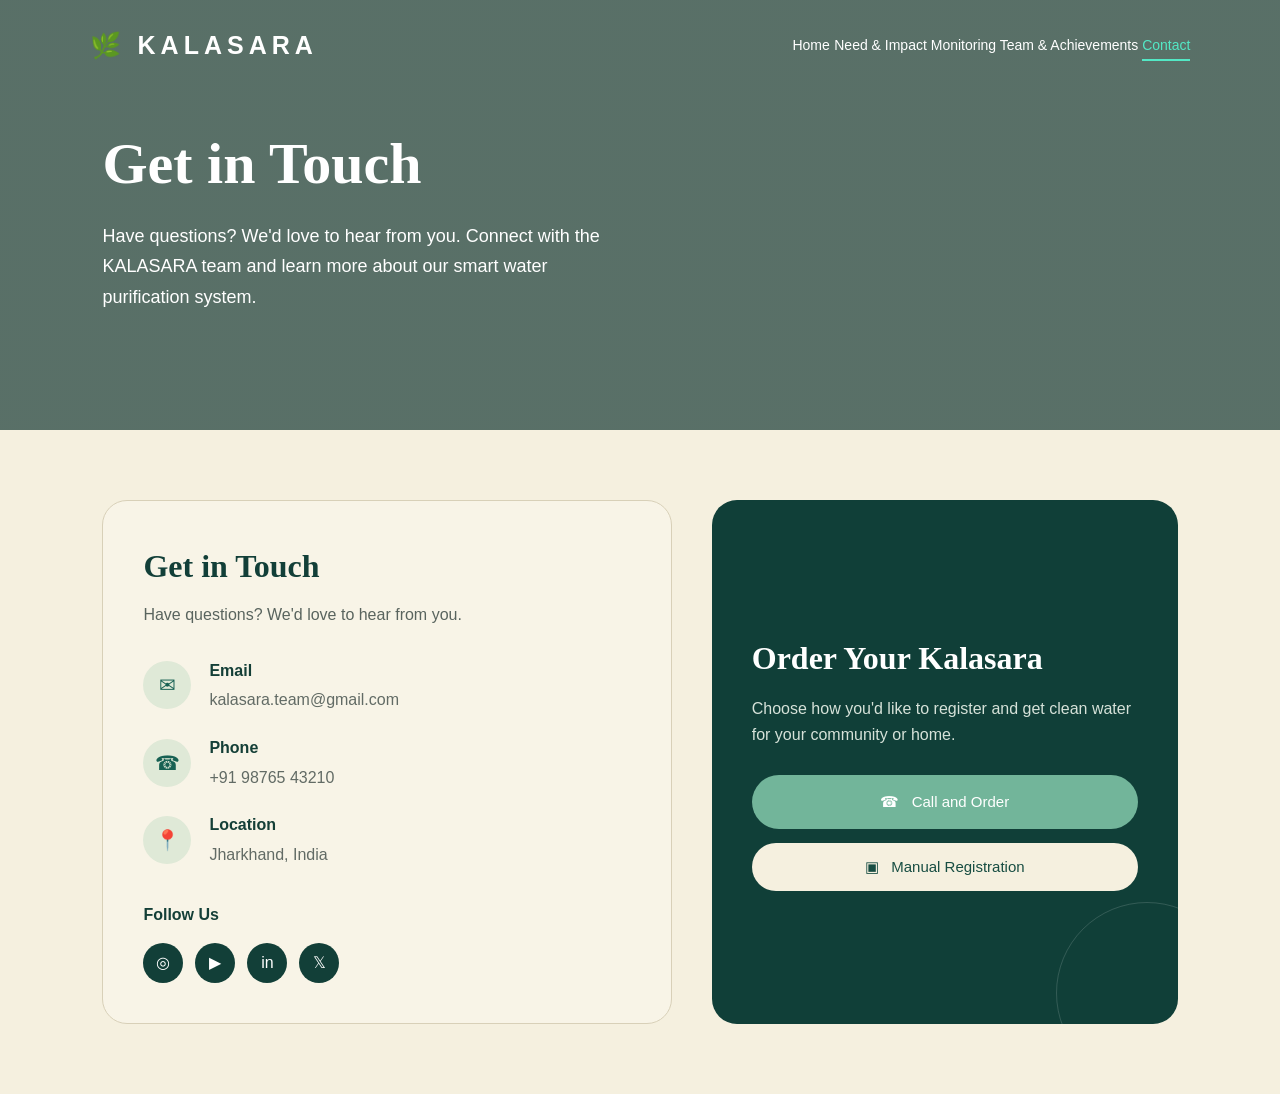
==== contact.html @ e008ec72 "Add contact page HTML structure and styles This file contains the complete HTML structure and stylin" ====
<!DOCTYPE html>
<html lang="en">
<head>
    <meta charset="UTF-8">
    <meta name="viewport" content="width=device-width, initial-scale=1.0">

    <title>Contact | KALASARA</title>

    <link rel="stylesheet" href="css/style.css">

    <style>
        /* ================================
           CONTACT PAGE
        ================================= */

        .contact-page {
            background: #f5f0df;
            min-height: 100vh;
        }

        .contact-hero {
            min-height: 430px;
            position: relative;
            display: flex;
            align-items: center;
            padding: 80px 8%;
            color: white;
            background:
                linear-gradient(rgba(5, 43, 39, 0.65),
                rgba(5, 43, 39, 0.65)),
                url("images/contact.jpg") center/cover;
        }

        .contact-hero-content {
            max-width: 600px;
        }

        .contact-hero h1 {
            font-family: Georgia, serif;
            font-size: 58px;
            margin-bottom: 10px;
        }

        .contact-hero p {
            font-size: 18px;
            line-height: 1.7;
            max-width: 500px;
        }

        .contact-section {
            padding: 70px 8%;
        }

        .contact-container {
            max-width: 1100px;
            margin: auto;
            display: grid;
            grid-template-columns: 1.1fr 0.9fr;
            gap: 40px;
            align-items: stretch;
        }

        /* LEFT */

        .contact-info {
            background: #f8f4e7;
            padding: 40px;
            border-radius: 25px;
            border: 1px solid #d8d0b8;
        }

        .contact-info h2 {
            color: #123f38;
            font-family: Georgia, serif;
            font-size: 32px;
            margin-bottom: 10px;
        }

        .contact-info > p {
            color: #59645e;
            margin-bottom: 30px;
        }

        .contact-item {
            display: flex;
            align-items: center;
            gap: 18px;
            margin: 22px 0;
        }

        .contact-icon {
            width: 48px;
            height: 48px;
            border-radius: 50%;
            background: #dfe9d7;
            color: #176153;
            display: flex;
            align-items: center;
            justify-content: center;
            font-size: 20px;
        }

        .contact-item strong {
            display: block;
            color: #143f37;
            margin-bottom: 4px;
        }

        .contact-item span {
            color: #626b65;
        }

        .social-title {
            margin-top: 35px;
            margin-bottom: 15px;
            color: #143f37;
            font-weight: bold;
        }

        .social-links {
            display: flex;
            gap: 12px;
        }

        .social-links a {
            width: 40px;
            height: 40px;
            border-radius: 50%;
            background: #123f38;
            color: white;
            display: flex;
            align-items: center;
            justify-content: center;
            text-decoration: none;
            transition: 0.3s;
        }

        .social-links a:hover {
            transform: translateY(-3px);
            background: #1d6a5b;
        }

        /* RIGHT ORDER CARD */

        .order-card {
            background: #103f38;
            border-radius: 25px;
            padding: 40px;
            color: white;
            display: flex;
            flex-direction: column;
            justify-content: center;
            position: relative;
            overflow: hidden;
        }

        .order-card::after {
            content: "";
            position: absolute;
            width: 180px;
            height: 180px;
            border-radius: 50%;
            border: 1px solid rgba(255,255,255,0.15);
            right: -60px;
            bottom: -60px;
        }

        .order-card h2 {
            font-family: Georgia, serif;
            font-size: 32px;
            margin-bottom: 12px;
        }

        .order-card p {
            color: #d6e2d9;
            line-height: 1.6;
            margin-bottom: 28px;
        }

        .order-buttons {
            display: flex;
            flex-direction: column;
            gap: 14px;
        }

        .order-btn {
            border: none;
            padding: 15px 20px;
            border-radius: 30px;
            font-size: 15px;
            cursor: pointer;
            text-decoration: none;
            text-align: center;
            transition: 0.3s;
        }

        .call-btn {
            background: #72b59a;
            color: white;
        }

        .register-btn {
            background: #f5f0df;
            color: #174d42;
        }

        .order-btn:hover {
            transform: translateY(-3px);
        }


        /* =================================
           REGISTRATION MODAL
        ================================= */

        .order-modal {
            display: none;
            position: fixed;
            inset: 0;
            background: rgba(0, 25, 21, 0.70);
            z-index: 9999;

            align-items: center;
            justify-content: center;

            padding: 20px;
        }

        .order-modal.active {
            display: flex;
        }

        .modal-box {
            width: 100%;
            max-width: 650px;
            background: #f8f4e7;
            border-radius: 28px;
            padding: 40px;
            position: relative;

            box-shadow: 0 25px 80px rgba(0,0,0,0.3);

            animation: modalOpen 0.3s ease;
        }

        @keyframes modalOpen {
            from {
                opacity: 0;
                transform: translateY(30px) scale(0.96);
            }

            to {
                opacity: 1;
                transform: translateY(0) scale(1);
            }
        }

        .modal-close {
            position: absolute;
            top: 18px;
            right: 22px;

            border: none;
            background: transparent;

            font-size: 28px;
            cursor: pointer;

            color: #244d44;
        }

        .modal-header {
            text-align: center;
            margin-bottom: 30px;
        }

        .modal-header h2 {
            color: #123f38;
            font-family: Georgia, serif;
            font-size: 34px;
            margin-bottom: 8px;
        }

        .modal-header p {
            color: #68716b;
        }

        .registration-options {
            display: grid;
            grid-template-columns: 1fr 1fr;
            gap: 20px;
        }

        .registration-option {
            background: #efebdc;
            border: 1px solid #ddd6c0;
            border-radius: 20px;
            padding: 28px 20px;
            text-align: center;
        }

        .registration-icon {
            width: 60px;
            height: 60px;
            margin: auto auto 15px;

            border-radius: 50%;

            background: #d9e7d9;
            color: #176153;

            display: flex;
            align-items: center;
            justify-content: center;

            font-size: 25px;
        }

        .registration-option h3 {
            color: #17483f;
            margin-bottom: 8px;
        }

        .registration-option p {
            font-size: 13px;
            color: #69726c;
            min-height: 38px;
        }

        .modal-btn {
            display: inline-block;
            margin-top: 15px;

            padding: 12px 22px;

            border-radius: 25px;
            border: none;

            cursor: pointer;
            text-decoration: none;

            font-size: 14px;
        }

        .modal-call {
            background: #1c6959;
            color: white;
        }

        .modal-register {
            background: white;
            color: #1c6959;
            border: 1px solid #9eae9f;
        }

        .modal-footer {
            text-align: center;
            margin-top: 25px;

            color: #6c746d;
            font-size: 12px;
        }


        /* REGISTRATION FORM */

        .registration-form {
            display: none;
        }

        .registration-form.active {
            display: block;
        }

        .registration-form input,
        .registration-form textarea {
            width: 100%;
            padding: 14px;

            margin-bottom: 14px;

            border: 1px solid #d3ccb8;
            border-radius: 12px;

            background: white;

            font-family: inherit;
        }

        .registration-form textarea {
            min-height: 100px;
            resize: vertical;
        }

        .submit-btn {
            width: 100%;
            padding: 14px;

            border: none;
            border-radius: 25px;

            background: #176153;
            color: white;

            cursor: pointer;
        }


        /* MOBILE */

        @media(max-width: 800px) {

            .contact-container {
                grid-template-columns: 1fr;
            }

            .contact-hero h1 {
                font-size: 42px;
            }

            .registration-options {
                grid-template-columns: 1fr;
            }

            .modal-box {
                padding: 28px 20px;
            }
        }
    </style>
</head>


<body class="contact-page">


<!-- ================= NAVBAR ================= -->

<nav class="navbar">

    <div class="logo">
        🌿 KALASARA
    </div>

    <div class="nav-links">

        <a href="index.html">Home</a>

        <a href="how-it-works.html">
            Need & Impact
        </a>

        <a href="dashboard.html">
            Monitoring
        </a>

        <a href="team.html">
            Team & Achievements
        </a>

        <a href="contact.html" class="active">
            Contact
        </a>

    </div>

</nav>


<!-- ================= HERO ================= -->

<section class="contact-hero">

    <div class="contact-hero-content">

        <h1>Get in Touch</h1>

        <p>
            Have questions? We'd love to hear from you.
            Connect with the KALASARA team and learn more
            about our smart water purification system.
        </p>

    </div>

</section>


<!-- ================= CONTACT ================= -->

<section class="contact-section">

    <div class="contact-container">


        <!-- CONTACT INFORMATION -->

        <div class="contact-info">

            <h2>Get in Touch</h2>

            <p>
                Have questions? We'd love to hear from you.
            </p>


            <div class="contact-item">

                <div class="contact-icon">
                    ✉
                </div>

                <div>

                    <strong>Email</strong>

                    <span>
                        kalasara.team@gmail.com
                    </span>

                </div>

            </div>


            <div class="contact-item">

                <div class="contact-icon">
                    ☎
                </div>

                <div>

                    <strong>Phone</strong>

                    <span>
                        +91 98765 43210
                    </span>

                </div>

            </div>


            <div class="contact-item">

                <div class="contact-icon">
                    📍
                </div>

                <div>

                    <strong>Location</strong>

                    <span>
                        Jharkhand, India
                    </span>

                </div>

            </div>


            <div class="social-title">
                Follow Us
            </div>

            <div class="social-links">

                <a href="#">◎</a>
                <a href="#">▶</a>
                <a href="#">in</a>
                <a href="#">𝕏</a>

            </div>

        </div>



        <!-- ORDER CARD -->

        <div class="order-card">

            <h2>
                Order Your Kalasara
            </h2>

            <p>
                Choose how you'd like to register
                and get clean water for your community
                or home.
            </p>


            <div class="order-buttons">

                <a
                    href="tel:+919876543210"
                    class="order-btn call-btn"
                >
                    ☎ &nbsp; Call and Order
                </a>


                <button
                    class="order-btn register-btn"
                    onclick="openOrderModal()"
                >
                    ▣ &nbsp; Manual Registration
                </button>

            </div>

        </div>

    </div>

</section>



<!-- =================================================
     REGISTRATION MODAL
================================================= -->

<div
    class="order-modal"
    id="orderModal"
    onclick="closeOutside(event)"
>

    <div
        class="modal-box"
        onclick="event.stopPropagation()"
    >


        <!-- CLOSE -->

        <button
            class="modal-close"
            onclick="closeOrderModal()"
        >
            ×
        </button>


        <!-- HEADER -->

        <div class="modal-header">

            <h2>
                Order Your Kalasara
            </h2>

            <p>
                Choose how you'd like to register
            </p>

        </div>


        <!-- OPTIONS -->

        <div
            class="registration-options"
            id="registrationOptions"
        >


            <!-- CALL -->

            <div class="registration-option">

                <div class="registration-icon">
                    ☎
                </div>

                <h3>
                    Call and Order
                </h3>

                <p>
                    Speak to our team and place
                    your order directly.
                </p>

                <a
                    href="tel:+919876543210"
                    class="modal-btn modal-call"
                >
                    Call Now
                </a>

            </div>


            <!-- MANUAL -->

            <div class="registration-option">

                <div class="registration-icon">
                    ▤
                </div>

                <h3>
                    Manual Registration
                </h3>

                <p>
                    Fill in your details and
                    we'll get back to you.
                </p>

                <button
                    class="modal-btn modal-register"
                    onclick="showRegistrationForm()"
                >
                    Register Now →
                </button>

            </div>

        </div>



        <!-- ================= FORM ================= -->

        <div
            class="registration-form"
            id="registrationForm"
        >

            <input
                type="text"
                id="userName"
                placeholder="Your Name"
                required
            >

            <input
                type="tel"
                id="userPhone"
                placeholder="Phone Number"
                required
            >

            <input
                type="email"
                id="userEmail"
                placeholder="Email Address"
            >

            <input
                type="text"
                id="userLocation"
                placeholder="Village / City / Location"
            >

            <textarea
                id="userMessage"
                placeholder="Tell us about your requirement..."
            ></textarea>


            <button
                class="submit-btn"
                onclick="submitRegistration()"
            >
                Submit Registration
            </button>

        </div>


        <div class="modal-footer">

            Clean Water • Healthier Communities •
            Brighter Future

        </div>

    </div>

</div>



<!-- ================= JAVASCRIPT ================= -->

<script>

function openOrderModal() {

    document
        .getElementById("orderModal")
        .classList.add("active");

}


function closeOrderModal() {

    document
        .getElementById("orderModal")
        .classList.remove("active");

}


function closeOutside(event) {

    if (
        event.target.id === "orderModal"
    ) {

        closeOrderModal();

    }

}


function showRegistrationForm() {

    document
        .getElementById("registrationOptions")
        .style.display = "none";

    document
        .getElementById("registrationForm")
        .classList.add("active");

}


function submitRegistration() {

    const name =
        document.getElementById("userName").value;

    const phone =
        document.getElementById("userPhone").value;

    if (!name || !phone) {

        alert(
            "Please enter your name and phone number."
        );

        return;

    }


    alert(
        "Thank you, " +
        name +
        "! Your Kalasara registration has been received."
    );


    closeOrderModal();

}


</script>


</body>
</html>
---- css/style.css ----
* {
    margin: 0;
    padding: 0;
    box-sizing: border-box;
}

html {
    scroll-behavior: smooth;
}

body {
    font-family: Arial, Helvetica, sans-serif;
    background: #061311;
    color: #ffffff;
    line-height: 1.6;
}


/* ================= NAVBAR ================= */

.navbar {

    position: absolute;

    top: 0;
    left: 0;

    width: 100%;

    padding: 25px 7%;

    display: flex;

    justify-content: space-between;

    align-items: center;

    z-index: 100;

}

.logo {

    font-size: 25px;

    font-weight: 900;

    letter-spacing: 5px;

}

nav {

    display: flex;

    gap: 28px;

}

nav a {

    text-decoration: none;

    color: #ffffff;

    font-size: 14px;

    transition: .3s;

}

nav a:hover {

    color: #53e8c5;

}


/* ================= HERO ================= */

.hero {

    min-height: 100vh;

    padding: 150px 7% 100px;

    display: grid;

    grid-template-columns: 1.1fr .9fr;

    align-items: center;

    gap: 50px;

    background:

        radial-gradient(
            circle at 80% 50%,
            rgba(83,232,197,.18),
            transparent 35%
        );

}

.hero-content {

    max-width: 700px;

}

.tagline {

    color: #53e8c5;

    font-size: 13px;

    font-weight: 800;

    letter-spacing: 3px;

    margin-bottom: 20px;

}

.hero h1 {

    font-size: clamp(48px,6vw,82px);

    line-height: 1.02;

    margin-bottom: 25px;

}

.hero h1 span {

    display: block;

    color: #53e8c5;

}

.hero-description {

    max-width: 650px;

    color: #a9bbb7;

    font-size: 18px;

    margin-bottom: 35px;

}

.hero-buttons {

    display: flex;

    flex-wrap: wrap;

    gap: 14px;

}

.primary-btn,
.secondary-btn {

    display: inline-block;

    padding: 14px 24px;

    border-radius: 8px;

    text-decoration: none;

    font-weight: 800;

    transition: .3s;

}

.primary-btn {

    background: #53e8c5;

    color: #03100d;

}

.primary-btn:hover {

    transform: translateY(-3px);

    box-shadow:
        0 10px 35px rgba(83,232,197,.25);

}

.secondary-btn {

    color: white;

    border: 1px solid #31584f;

}

.secondary-btn:hover {

    background: #102923;

}


/* ================= HERO WATER ================= */

.hero-visual {

    display: flex;

    justify-content: center;

}

.water-circle {

    width: 390px;

    height: 390px;

    border-radius: 50%;

    display: flex;

    align-items: center;

    justify-content: center;

    background:

        radial-gradient(
            circle at 35% 30%,
            #b8fff0,
            #3ed2b5 35%,
            #126456 70%,
            #052b25
        );

    box-shadow:

        0 0 100px rgba(83,232,197,.2),

        inset 0 0 70px rgba(255,255,255,.15);

    animation: floating 5s ease-in-out infinite;

}

.water-text {

    font-size: 35px;

    font-weight: 900;

    letter-spacing: 8px;

}

@keyframes floating {

    0% {
        transform: translateY(0);
    }

    50% {
        transform: translateY(-18px);
    }

    100% {
        transform: translateY(0);
    }

}


/* ================= SECTIONS ================= */

.section {

    padding: 110px 7%;

}

.section-title {

    max-width: 800px;

    margin-bottom: 55px;

}

.section-title h2 {

    font-size: clamp(36px,5vw,58px);

    line-height: 1.1;

    margin-bottom: 20px;

}

.section-title h2 span {

    color: #53e8c5;

}

.section-description {

    color: #91aaa3;

    font-size: 17px;

}


/* ================= PROBLEM ================= */

.problem-section {

    background: #081916;

}

.problem-grid {

    display: grid;

    grid-template-columns:
        repeat(4,1fr);

    gap: 18px;

}

.problem-card {

    position: relative;

    padding: 32px;

    background: #0c211d;

    border: 1px solid #173b33;

    border-radius: 16px;

    transition: .3s;

}

.problem-card:hover {

    transform: translateY(-8px);

    border-color: #53e8c5;

}

.card-number {

    color: #53e8c5;

    font-size: 12px;

    letter-spacing: 2px;

    margin-bottom: 25px;

}

.problem-card h3 {

    margin-bottom: 12px;

}

.problem-card p {

    color: #91aaa3;

}


/* ================= SOLUTION ================= */

.solution {

    padding: 110px 7%;

    background: #0b201b;

}

.solution-content {

    max-width: 750px;

}

.solution h2 {

    color: #53e8c5;

    font-size: 70px;

    line-height: 1;

    margin-bottom: 10px;

}

.solution h3 {

    font-size: 28px;

    margin-bottom: 20px;

}

.solution p {

    color: #9cafaa;

    margin-bottom: 15px;

}

.architecture-box {

    margin-top: 60px;

    display: flex;

    justify-content: center;

    align-items: center;

    gap: 12px;

    flex-wrap: wrap;

}

.architecture-item {

    padding: 18px 20px;

    min-width: 120px;

    text-align: center;

    background: #102a25;

    border: 1px solid #286458;

    border-radius: 10px;

    font-size: 12px;

    font-weight: 800;

}

.architecture-item.output {

    border-color: #53e8c5;

}

.architecture-box span {

    color: #53e8c5;

    font-size: 22px;

}


/* ================= PROCESS ================= */

.process-grid {

    display: grid;

    grid-template-columns:
        repeat(3,1fr);

    gap: 20px;

}

.process-card {

    padding: 32px;

    background: #0b1f1b;

    border: 1px solid #183b33;

    border-radius: 15px;

}

.process-number {

    color: #53e8c5;

    font-weight: 900;

    margin-bottom: 25px;

}

.process-card h3 {

    margin-bottom: 12px;

}

.process-card p {

    color: #91aaa3;

}

.center-button {

    margin-top: 45px;

    text-align: center;

}


/* ================= MONITORING ================= */

.monitoring {

    padding: 110px 7%;

    background: #061a16;

}

.monitoring-title {

    margin-left: auto;

    margin-right: auto;

    text-align: center;

}

.parameter-grid {

    max-width: 1100px;

    margin: auto;

    display: grid;

    grid-template-columns:
        repeat(6,1fr);

    gap: 14px;

}

.parameter {

    padding: 28px 15px;

    text-align: center;

    background: #0c211d;

    border: 1px solid #183d34;

    border-radius: 12px;

}

.parameter strong {

    display: block;

    color: #53e8c5;

    font-size: 27px;

}

.parameter small {

    color: #8ca49e;

}

.data-flow {

    margin: 55px auto 0;

    max-width: 900px;

    display: flex;

    justify-content: center;

    align-items: center;

    flex-wrap: wrap;

    gap: 15px;

}

.data-flow div {

    padding: 15px 22px;

    background: #102a25;

    border: 1px solid #286458;

    border-radius: 8px;

    font-size: 12px;

    font-weight: 800;

}

.data-flow span {

    color: #53e8c5;

}


/* ================= INPUT OUTPUT ================= */

.io-flow {

    max-width: 600px;

    margin: auto;

    display: flex;

    flex-direction: column;

    align-items: center;

}

.io-box {

    width: 100%;

    padding: 25px;

    text-align: center;

    background: #0b201b;

    border: 1px solid #1d4b40;

    border-radius: 12px;

}

.io-box span {

    display: block;

    color: #53e8c5;

    font-size: 11px;

    letter-spacing: 2px;

    margin-bottom: 7px;

}

.io-arrow {

    color: #53e8c5;

    font-size: 25px;

    padding: 5px;

}

.input-box {

    border-color: #53e8c5;

}

.output-box {

    border-color: #53e8c5;

    background: #0e3028;

}


/* ================= WHY ================= */

.why {

    padding: 110px 7%;

    background: #0a1d19;

}

.why-grid {

    display: grid;

    grid-template-columns:
        repeat(4,1fr);

    gap: 20px;

}

.why-card {

    padding: 35px;

    background: #0d241f;

    border-radius: 15px;

    border: 1px solid #1a4037;

}

.why-icon {

    color: #53e8c5;

    font-size: 12px;

    margin-bottom: 25px;

}

.why-card h3 {

    margin-bottom: 15px;

}

.why-card p {

    color: #91aaa3;

}


/* ================= PERFORMANCE ================= */

.performance {

    background: #071512;

}

.comparison-table {

    max-width: 850px;

    margin: auto;

    display: grid;

    grid-template-columns:
        1fr 1fr 1fr;

    border: 1px solid #20483e;

    border-radius: 12px;

    overflow: hidden;

}

.comparison-table > div {

    padding: 18px;

    border-right: 1px solid #20483e;

    border-bottom: 1px solid #20483e;

    background: #0b201b;

}

.comparison-table .table-header {

    color: #53e8c5;

    font-weight: 900;

    background: #102a25;

}

.data-note {

    margin-top: 20px;

    text-align: center;

    color: #718780;

    font-size: 13px;

}


/* ================= IMPACT ================= */

.impact {

    padding: 110px 7%;

    background: #0a201b;

}

.impact-grid {

    display: grid;

    grid-template-columns:
        repeat(3,1fr);

    gap: 20px;

}

.impact-card {

    min-height: 220px;

    padding: 35px;

    display: flex;

    flex-direction: column;

    justify-content: flex-end;

    background: linear-gradient(
        145deg,
        #12352d,
        #091a16
    );

    border: 1px solid #205046;

    border-radius: 16px;

}

.impact-card h3 {

    color: #53e8c5;

    margin-bottom: 10px;

}

.impact-card p {

    color: #9aada8;

}


/* ================= RESEARCH ================= */

.research {

    background: #061311;

}

.research-content {

    max-width: 900px;

}

.research h2 {

    font-size: clamp(40px,5vw,62px);

    line-height: 1.1;

    margin-bottom: 25px;

}

.research-content > p {

    color: #9cafaa;

    font-size: 17px;

}

.research-list {

    margin-top: 35px;

    display: grid;

    grid-template-columns:
        repeat(2,1fr);

    gap: 15px;

}

.research-list div {

    padding: 15px;

    border-bottom: 1px solid #20483e;

    color: #c7d6d2;

}


/* ================= CTA ================= */

.cta {

    padding: 120px 7%;

    text-align: center;

    background:

        radial-gradient(
            circle,
            rgba(83,232,197,.12),
            transparent 55%
        );

}

.cta h2 {

    font-size: clamp(40px,5vw,65px);

    margin-bottom: 20px;

}

.cta > p:not(.tagline) {

    max-width: 600px;

    margin: auto auto 35px;

    color: #94aaa4;

}


/* ================= FOOTER ================= */

footer {

    padding: 65px 7%;

    text-align: center;

    background: #030b09;

}

.footer-logo {

    font-size: 27px;

    font-weight: 900;

    letter-spacing: 6px;

    margin-bottom: 12px;

}

footer > p {

    color: #81968f;

}

.footer-links {

    margin: 25px 0;

    display: flex;

    justify-content: center;

    gap: 25px;

    flex-wrap: wrap;

}

.footer-links a {

    color: #8da39d;

    text-decoration: none;

    font-size: 13px;

}

.footer-links a:hover {

    color: #53e8c5;

}

.copyright {

    margin-top: 25px;

    font-size: 12px;

}


/* ================= RESPONSIVE ================= */

@media(max-width:1000px) {

    nav {
        display: none;
    }

    .hero {

        grid-template-columns: 1fr;

        text-align: center;

    }

    .hero-content {

        margin: auto;

    }

    .hero-description {

        margin-left: auto;

        margin-right: auto;

    }

    .hero-buttons {

        justify-content: center;

    }

    .problem-grid,
    .why-grid {

        grid-template-columns:
            repeat(2,1fr);

    }

    .parameter-grid {

        grid-template-columns:
            repeat(3,1fr);

    }

}


@media(max-width:650px) {

    .section,
    .solution,
    .monitoring,
    .why,
    .impact {

        padding-left: 5%;

        padding-right: 5%;

    }

    .hero {

        padding-left: 5%;

        padding-right: 5%;

    }

    .water-circle {

        width: 270px;

        height: 270px;

    }

    .water-text {

        font-size: 24px;

    }

    .problem-grid,
    .process-grid,
    .why-grid,
    .impact-grid {

        grid-template-columns: 1fr;

    }

    .parameter-grid {

        grid-template-columns:
            repeat(2,1fr);

    }

    .research-list {

        grid-template-columns: 1fr;

    }

    .architecture-box span {

        transform: rotate(90deg);
        

    }

}
/* =====================================================
   KALASARA - HOW IT WORKS PAGE
===================================================== */


/* ================= NAV ACTIVE ================= */

nav a.active {

    color: #53e8c5;

    border-bottom: 2px solid #53e8c5;

    padding-bottom: 6px;

}


/* ================= HERO ================= */

.how-hero {

    min-height: 720px;

    position: relative;

    display: flex;

    align-items: center;

    padding: 150px 7% 100px;

    overflow: hidden;

    background:

        linear-gradient(
            90deg,
            rgba(0,31,25,.95),
            rgba(0,50,42,.65),
            rgba(0,20,16,.2)
        ),

        url("../images/how-it-works.jpg");

    background-size: cover;

    background-position: center;

}


/*
   IMPORTANT:

   Upload your image into:

   images/how-it-works.jpg

*/


.how-hero-content {

    position: relative;

    z-index: 2;

    max-width: 750px;

}

.how-label {

    color: #53e8c5;

    font-size: 13px;

    letter-spacing: 4px;

    font-weight: 800;

    margin-bottom: 25px;

}

.how-hero h1 {

    font-family: Georgia, serif;

    font-size: clamp(55px,7vw,90px);

    line-height: .98;

    margin-bottom: 30px;

}

.how-hero h1 span {

    display: block;

    font-style: italic;

    color: #53e8c5;

}

.how-hero-content > p:last-child {

    font-size: 23px;

    color: #f2f7f4;

}


/* ================= NEED SECTION ================= */

.need-section {

    padding: 100px 7%;

    background: #f3f0df;

    color: #123a31;

}

.need-container {

    max-width: 1200px;

    margin: auto;

    display: grid;

    grid-template-columns: 1fr 1fr;

    gap: 70px;

    align-items: center;

}

.section-label {

    color: #1a755f;

    font-size: 12px;

    font-weight: 900;

    letter-spacing: 3px;

    margin-bottom: 12px;

}

.need-text h2,
.useful-heading h2 {

    font-family: Georgia, serif;

    font-size: 50px;

    line-height: 1.05;

    margin-bottom: 20px;

}

.need-text p {

    font-size: 18px;

    margin-bottom: 18px;

    color: #294d45;

}


/* ================= STAT ================= */

.stat-card {

    padding: 55px 45px;

    border-radius: 45px;

    background: #064a3d;

    color: white;

    box-shadow:

        0 25px 60px rgba(0,50,40,.2);

}

.stat-number {

    font-size: clamp(45px,6vw,70px);

    font-weight: 900;

    line-height: 1;

    margin-bottom: 12px;

    color: #e9f3df;

}

.stat-title {

    font-size: 24px;

    font-weight: 700;

    margin-bottom: 15px;

}

.stat-card p {

    font-size: 17px;

    color: #d4e5de;

}

.stat-card small {

    display: block;

    margin-top: 25px;

    color: #9fc2b6;

    font-size: 11px;

}


/* ================= USEFUL ================= */

.useful-section {

    padding: 100px 7%;

    background: #f7f5e9;

    color: #123a31;

}

.useful-heading {

    max-width: 850px;

    margin: auto;

    text-align: center;

}

.useful-heading > p:last-child {

    color: #4d665f;

    font-size: 18px;

}


/* ================= BENEFIT BUTTONS ================= */

.benefit-grid {

    max-width: 1200px;

    margin: 55px auto 0;

    display: grid;

    grid-template-columns:
        repeat(5,1fr);

    gap: 18px;

}

.benefit-button {

    position: relative;

    min-height: 275px;

    padding: 30px 20px 25px;

    text-align: center;

    text-decoration: none;

    color: #123a31;

    background: rgba(255,255,255,.5);

    border: 1px solid #dce5ce;

    border-radius: 22px;

    display: flex;

    flex-direction: column;

    align-items: center;

    transition: .35s;

}

.benefit-button:hover {

    transform: translateY(-10px);

    border-color: #53e8c5;

    background: #ffffff;

    box-shadow:

        0 20px 45px rgba(30,100,75,.15);

}

.benefit-icon {

    width: 75px;

    height: 75px;

    display: flex;

    align-items: center;

    justify-content: center;

    border-radius: 50%;

    background: #e5edd9;

    font-size: 32px;

    margin-bottom: 20px;

}

.benefit-button h3 {

    font-family: Georgia, serif;

    font-size: 19px;

    line-height: 1.2;

    margin-bottom: 12px;

}

.benefit-button p {

    color: #61746d;

    font-size: 13px;

    line-height: 1.5;

}

.arrow {

    margin-top: auto;

    width: 38px;

    height: 38px;

    display: flex;

    align-items: center;

    justify-content: center;

    border-radius: 50%;

    background: #53e8c5;

    color: #06392f;

    font-size: 22px;

    font-weight: 900;

    transition: .3s;

}

.benefit-button:hover .arrow {

    transform: translateX(5px);

}


/* ================= DETAIL ================= */

.detail-section {

    padding: 90px 7%;

    display: grid;

    grid-template-columns: 130px 1fr;

    gap: 40px;

    max-width: 1100px;

    margin: auto;

    color: #173f35;

}

.detail-section.alternate {

    background: #eef3e7;

    max-width: none;

    padding-left: calc(7% + 5vw);

    padding-right: calc(7% + 5vw);

}

.detail-number {

    font-size: 70px;

    font-weight: 900;

    color: #cbd9c2;

}

.detail-section h2 {

    font-family: Georgia, serif;

    font-size: 45px;

    margin-bottom: 20px;

}

.detail-section p:last-child {

    color: #536b63;

    font-size: 17px;

    max-width: 750px;

}


/* ================= PROCESS ================= */

.process-preview {

    padding: 110px 7%;

    background: #061a16;

    color: white;

}

.process-heading {

    text-align: center;

    max-width: 750px;

    margin: auto;

}

.process-heading h2 {

    font-family: Georgia, serif;

    font-size: clamp(40px,5vw,60px);

    line-height: 1.05;

    margin-bottom: 20px;

}

.process-heading p:last-child {

    color: #91aaa3;

    font-size: 17px;

}

.process-line {

    max-width: 1200px;

    margin: 60px auto 0;

    display: flex;

    justify-content: center;

    align-items: center;

    flex-wrap: wrap;

    gap: 15px;

}

.process-line div {

    padding: 18px 22px;

    background: #0d2923;

    border: 1px solid #28584e;

    border-radius: 12px;

    font-size: 13px;

    font-weight: 800;

}

.process-line div span {

    display: block;

    color: #53e8c5;

    font-size: 11px;

    margin-bottom: 5px;

}

.process-line > span {

    color: #53e8c5;

    font-size: 22px;

}


/* ================= FINAL MESSAGE ================= */

.final-message {

    padding: 90px 7%;

    text-align: center;

    background: #064a3d;

    color: white;

}

.final-message p {

    font-size: 18px;

    color: #cce2da;

}

.final-message h2 {

    max-width: 900px;

    margin: 15px auto;

    font-family: Georgia, serif;

    font-size: clamp(35px,5vw,55px);

    line-height: 1.1;

}

.final-message .future-text {

    color: #53e8c5;

    font-style: italic;

    margin-top: 25px;

}


/* ================= MOBILE ================= */

@media(max-width:1000px) {

    .benefit-grid {

        grid-template-columns:
            repeat(2,1fr);

    }

    .need-container {

        grid-template-columns: 1fr;

    }

}


@media(max-width:650px) {

    .how-hero {

        min-height: 600px;

        padding-left: 5%;

        padding-right: 5%;

    }

    .how-hero h1 {

        font-size: 52px;

    }

    .need-section,
    .useful-section {

        padding-left: 5%;

        padding-right: 5%;

    }

    .need-text h2,
    .useful-heading h2 {

        font-size: 40px;

    }

    .benefit-grid {

        grid-template-columns: 1fr;

    }

    .detail-section {

        grid-template-columns: 1fr;

        gap: 10px;

        padding: 70px 5%;

    }

    .detail-section.alternate {

        padding-left: 5%;

        padding-right: 5%;

    }

    .detail-number {

        font-size: 45px;

    }

    .detail-section h2 {

        font-size: 38px;

    }

    .process-line > span {

        transform: rotate(90deg);

    }

}
/* =====================================================
   KALASARA - MONITORING PAGE
===================================================== */


/* ================= ACTIVE NAV ================= */

nav a.active {

    color: #53e8c5;

    border-bottom: 2px solid #53e8c5;

    padding-bottom: 6px;

}


/* ================= MONITOR HERO ================= */

.monitor-hero {

    min-height: 560px;

    padding: 150px 7% 80px;

    position: relative;

    display: flex;

    align-items: center;

    justify-content: space-between;

    overflow: hidden;

    background:

        linear-gradient(
            90deg,
            rgba(0,30,24,.96),
            rgba(0,50,42,.65),
            rgba(0,20,15,.25)
        ),

        url("../images/monitoring.jpg");

    background-size: cover;

    background-position: center;

}


.monitor-hero-content {

    max-width: 650px;

    position: relative;

    z-index: 2;

}


.monitor-label {

    color: #53e8c5;

    font-size: 12px;

    font-weight: 900;

    letter-spacing: 3px;

    margin-bottom: 18px;

}


.monitor-hero h1 {

    font-family: Georgia, serif;

    font-size: clamp(50px,6vw,78px);

    line-height: .98;

    margin-bottom: 18px;

}


.monitor-hero h1 span {

    display: block;

    color: #53e8c5;

    font-style: italic;

}


.monitor-hero h3 {

    font-size: 22px;

    margin-bottom: 15px;

}


.monitor-hero-content > p:last-child {

    max-width: 550px;

    color: #d0e0da;

    font-size: 17px;

}


.monitor-hero-message {

    position: relative;

    z-index: 2;

    max-width: 250px;

    text-align: center;

    color: white;

    font-family: Georgia, serif;

    font-style: italic;

    font-size: 25px;

    line-height: 1.2;

}


.monitor-hero-message span {

    display: block;

}


.heart {

    font-size: 45px;

    color: #53e8c5;

    margin-top: 10px;

}


/* ================= DASHBOARD ================= */

.monitor-dashboard {

    padding: 60px 7% 100px;

    background: #f3f0df;

    color: #123a31;

}


/* ================= TABS ================= */

.monitor-tabs {

    max-width: 700px;

    margin: 0 auto 35px;

    padding: 5px;

    display: grid;

    grid-template-columns: 1fr 1fr;

    background: #ffffff;

    border-radius: 35px;

    border: 1px solid #dbe2d3;

}


.monitor-tab {

    padding: 15px;

    border: none;

    border-radius: 30px;

    background: transparent;

    color: #49625a;

    font-weight: 700;

    cursor: pointer;

    font-size: 14px;

}


.monitor-tab small {

    font-size: 11px;

}


.monitor-tab.active {

    background: #08745e;

    color: white;

}


/* ================= VIEWS ================= */

.monitor-view {

    display: none;

    max-width: 1150px;

    margin: auto;

}


.monitor-view.active-view {

    display: grid;

}


/* ================= SIMPLE VIEW ================= */

.monitor-view#simpleView {

    grid-template-columns: 1.5fr .6fr;

    gap: 20px;

}


.quality-card {

    background: white;

    border-radius: 22px;

    padding: 35px;

    border: 1px solid #dce4d7;

}


.quality-heading h2 {

    font-family: Georgia, serif;

    font-size: 28px;

    margin-bottom: 8px;

}


.quality-heading p {

    color: #6b7e76;

    font-size: 13px;

}


.legend-safe {

    color: #08745e;

}


.legend-warning {

    color: #d99b20;

}


.legend-danger {

    color: #c54242;

}


.quality-main {

    min-height: 330px;

    display: flex;

    align-items: center;

    justify-content: center;

    gap: 45px;

}


.quality-circle {

    width: 230px;

    height: 230px;

    border-radius: 50%;

    border: 7px solid #14966f;

    display: flex;

    flex-direction: column;

    justify-content: center;

    align-items: center;

    text-align: center;

}


.water-drop {

    font-size: 45px;

}


.quality-circle h2 {

    color: #08745e;

    font-size: 24px;

    margin-top: 5px;

}


.quality-circle p {

    color: #5c7169;

}


.quality-message {

    max-width: 200px;

}


.speech {

    padding: 20px;

    border: 1px solid #b8d7c6;

    border-radius: 35px;

    color: #226050;

    font-size: 16px;

    text-align: center;

}


.quality-bottom {

    text-align: center;

    color: #647970;

    font-size: 13px;

}


/* ================= SYSTEM STATUS ================= */

.summary-card {

    padding: 35px;

    background: #064a3d;

    border-radius: 22px;

    color: white;

    display: flex;

    flex-direction: column;

    justify-content: center;

    text-align: center;

}


.summary-icon {

    width: 60px;

    height: 60px;

    display: flex;

    justify-content: center;

    align-items: center;

    margin: 0 auto 20px;

    border-radius: 50%;

    background: #53e8c5;

    color: #064a3d;

    font-size: 28px;

}


.summary-card h3 {

    font-size: 22px;

}


.summary-card p {

    color: #cce3db;

}


.status-online {

    margin-top: 20px;

    color: #53e8c5;

    font-weight: 900;

}


/* ================= DETAIL VIEW ================= */

.monitor-view#detailView {

    display: none;

}


.monitor-view#detailView.active-view {

    display: block;

}


.detail-header {

    display: flex;

    justify-content: space-between;

    align-items: end;

    margin-bottom: 25px;

}


.detail-header h2 {

    font-family: Georgia, serif;

    font-size: 34px;

}


.last-updated {

    color: #6d8179;

    font-size: 12px;

}


.last-updated strong {

    display: block;

    color: #08745e;

    margin-top: 4px;

}


/* ================= PARAMETER LIST ================= */

.parameter-list {

    display: flex;

    flex-direction: column;

    gap: 12px;

}


.monitor-parameter {

    min-height: 85px;

    padding: 15px 20px;

    display: grid;

    grid-template-columns:
        60px 1fr 180px 100px;

    align-items: center;

    gap: 15px;

    background: white;

    border: 1px solid #dce4d7;

    border-radius: 15px;

    transition: .3s;

}


.monitor-parameter:hover {

    transform: translateX(5px);

    box-shadow:
        0 8px 25px rgba(0,50,40,.08);

}


.parameter-icon {

    width: 48px;

    height: 48px;

    display: flex;

    align-items: center;

    justify-content: center;

    border-radius: 50%;

    background: #e8f0df;

    font-size: 21px;

}


.parameter-name strong {

    display: block;

    font-size: 17px;

}


.parameter-name small {

    color: #82928c;

    font-size: 12px;

}


.parameter-value {

    display: flex;

    align-items: baseline;

    gap: 7px;

}


.parameter-value strong {

    font-size: 22px;

}


.parameter-value small {

    color: #7c8d86;

}


.parameter-status {

    padding: 6px 12px;

    text-align: center;

    border-radius: 20px;

    font-size: 12px;

    font-weight: 800;

}


.parameter-status.safe {

    background: #d9f2df;

    color: #08745e;

}


.parameter-status.warning {

    background: #fff0c9;

    color: #a66a00;

}


.parameter-status.danger {

    background: #f9d8d8;

    color: #a63232;

}


/* ================= SENSOR FLOW ================= */

.sensor-flow {

    padding: 110px 7%;

    background: #061a16;

    color: white;

}


.sensor-flow-heading {

    max-width: 700px;

    margin: auto;

    text-align: center;

}


.sensor-flow-heading h2 {

    font-family: Georgia, serif;

    font-size: 50px;

    margin-bottom: 15px;

}


.sensor-flow-heading p:last-child {

    color: #91aaa3;

}


.sensor-flow-line {

    max-width: 1000px;

    margin: 55px auto 0;

    display: flex;

    justify-content: center;

    align-items: center;

    flex-wrap: wrap;

    gap: 15px;

}


.sensor-flow-line div {

    padding: 20px;

    background: #0d2923;

    border: 1px solid #28584e;

    border-radius: 12px;

    text-align: center;

    font-size: 13px;

    font-weight: 800;

}


.sensor-flow-line div span {

    display: block;

    color: #53e8c5;

    margin-bottom: 5px;

    font-size: 11px;

}


.sensor-flow-line > span {

    color: #53e8c5;

    font-size: 22px;

}


/* ================= NOTE ================= */

.monitor-note {

    padding: 45px 7%;

    background: #edf1e5;

    color: #294d45;

    text-align: center;

}


.monitor-note h3 {

    margin-bottom: 10px;

}


.monitor-note p {

    max-width: 850px;

    margin: auto;

    color: #61736d;

    font-size: 13px;

}


/* ================= MONITOR MOBILE ================= */

@media(max-width:900px) {

    .monitor-hero {

        flex-direction: column;

        align-items: flex-start;

        gap: 50px;

    }


    .monitor-hero-message {

        text-align: left;

    }


    .monitor-view#simpleView {

        grid-template-columns: 1fr;

    }


    .parameter-grid {

        grid-template-columns:
            repeat(2,1fr);

    }


    .monitor-parameter {

        grid-template-columns:
            55px 1fr;

    }


    .parameter-value,
    .parameter-status {

        grid-column: 2;

    }

}


@media(max-width:600px) {

    .monitor-hero {

        padding-left: 5%;

        padding-right: 5%;

    }


    .monitor-dashboard {

        padding-left: 5%;

        padding-right: 5%;

    }


    .monitor-tabs {

        grid-template-columns: 1fr;

    }


    .quality-main {

        flex-direction: column;

        gap: 25px;

    }


    .quality-circle {

        width: 200px;

        height: 200px;

    }


    .detail-header {

        flex-direction: column;

        align-items: flex-start;

        gap: 15px;

    }


    .sensor-flow {

        padding-left: 5%;

        padding-right: 5%;

    }


    .sensor-flow-line > span {

        transform: rotate(90deg);

    }

}
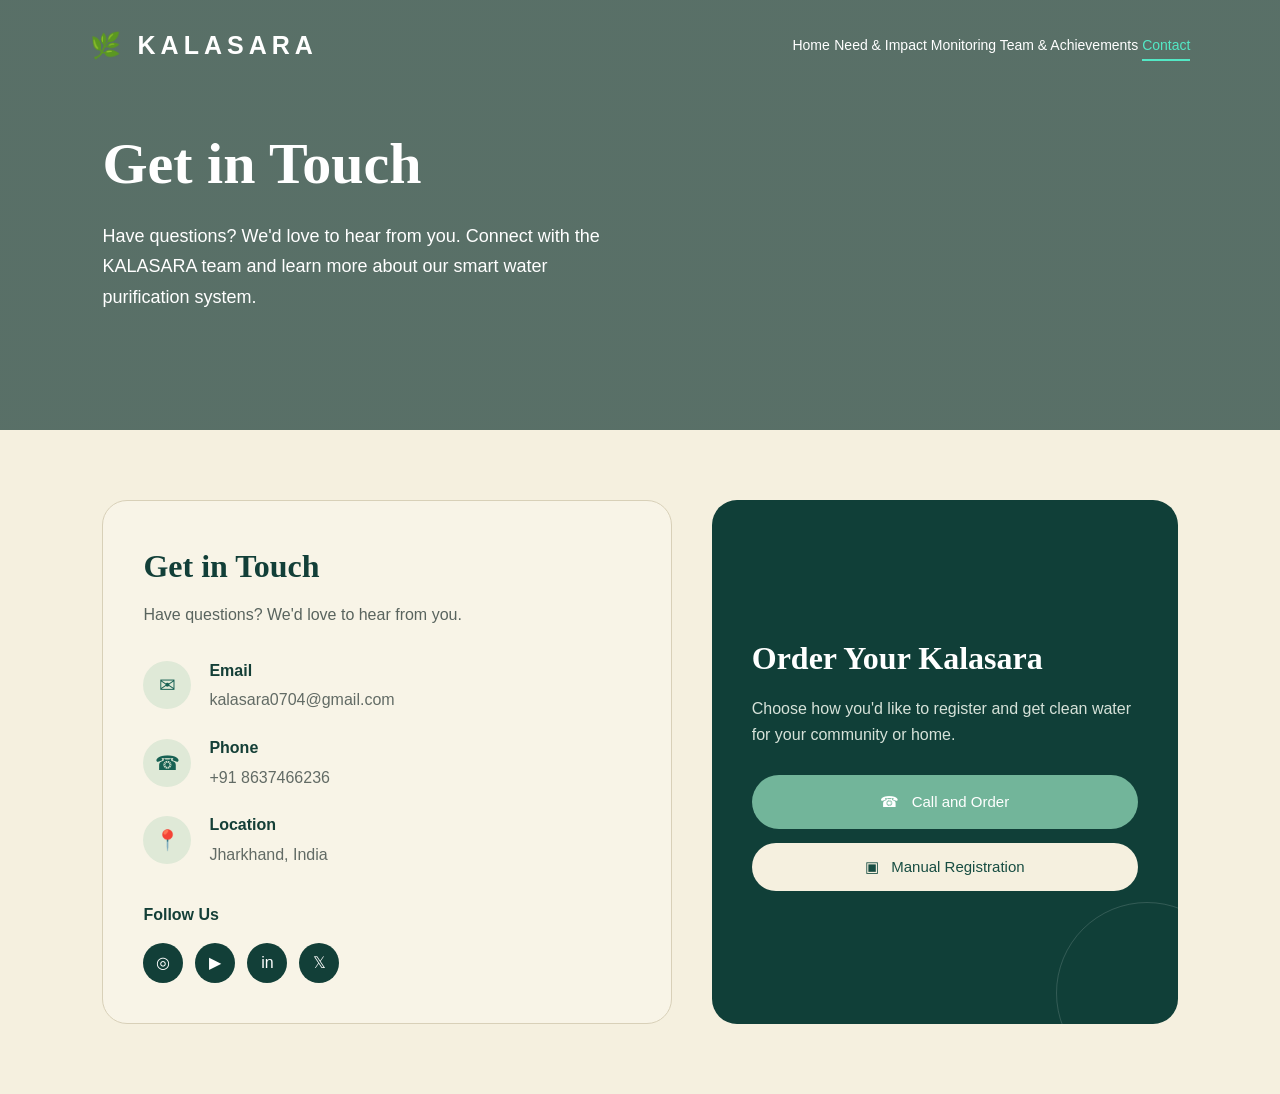
==== commit 08c3a59b: "Update contact.html" ====
--- a/contact.html
+++ b/contact.html
@@ -514,7 +514,7 @@
                     <strong>Email</strong>
 
                     <span>
-                        kalasara.team@gmail.com
+                        kalasara0704@gmail.com
                     </span>
 
                 </div>
@@ -533,7 +533,7 @@
                     <strong>Phone</strong>
 
                     <span>
-                        +91 98765 43210
+                        +91 8637466236
                     </span>
 
                 </div>
--- a/css/style.css
+++ b/css/style.css
@@ -2871,3 +2871,47 @@
     }
 
 }
+.floating-order {
+    position: fixed;
+
+    right: 25px;
+    bottom: 25px;
+
+    width: 90px;
+    height: 90px;
+
+    border-radius: 50%;
+
+    border: 1px solid #b8c9b6;
+
+    background: #123f38;
+    color: white;
+
+    font-size: 13px;
+
+    cursor: pointer;
+
+    z-index: 9000;
+
+    display: flex;
+    flex-direction: column;
+
+    align-items: center;
+    justify-content: center;
+
+    gap: 4px;
+
+    box-shadow:
+        0 8px 25px rgba(0,0,0,0.25);
+
+    transition: 0.3s;
+}
+
+.floating-order:hover {
+    transform: scale(1.06);
+}
+
+.floating-order span {
+    font-size: 10px;
+    line-height: 1.2;
+}
